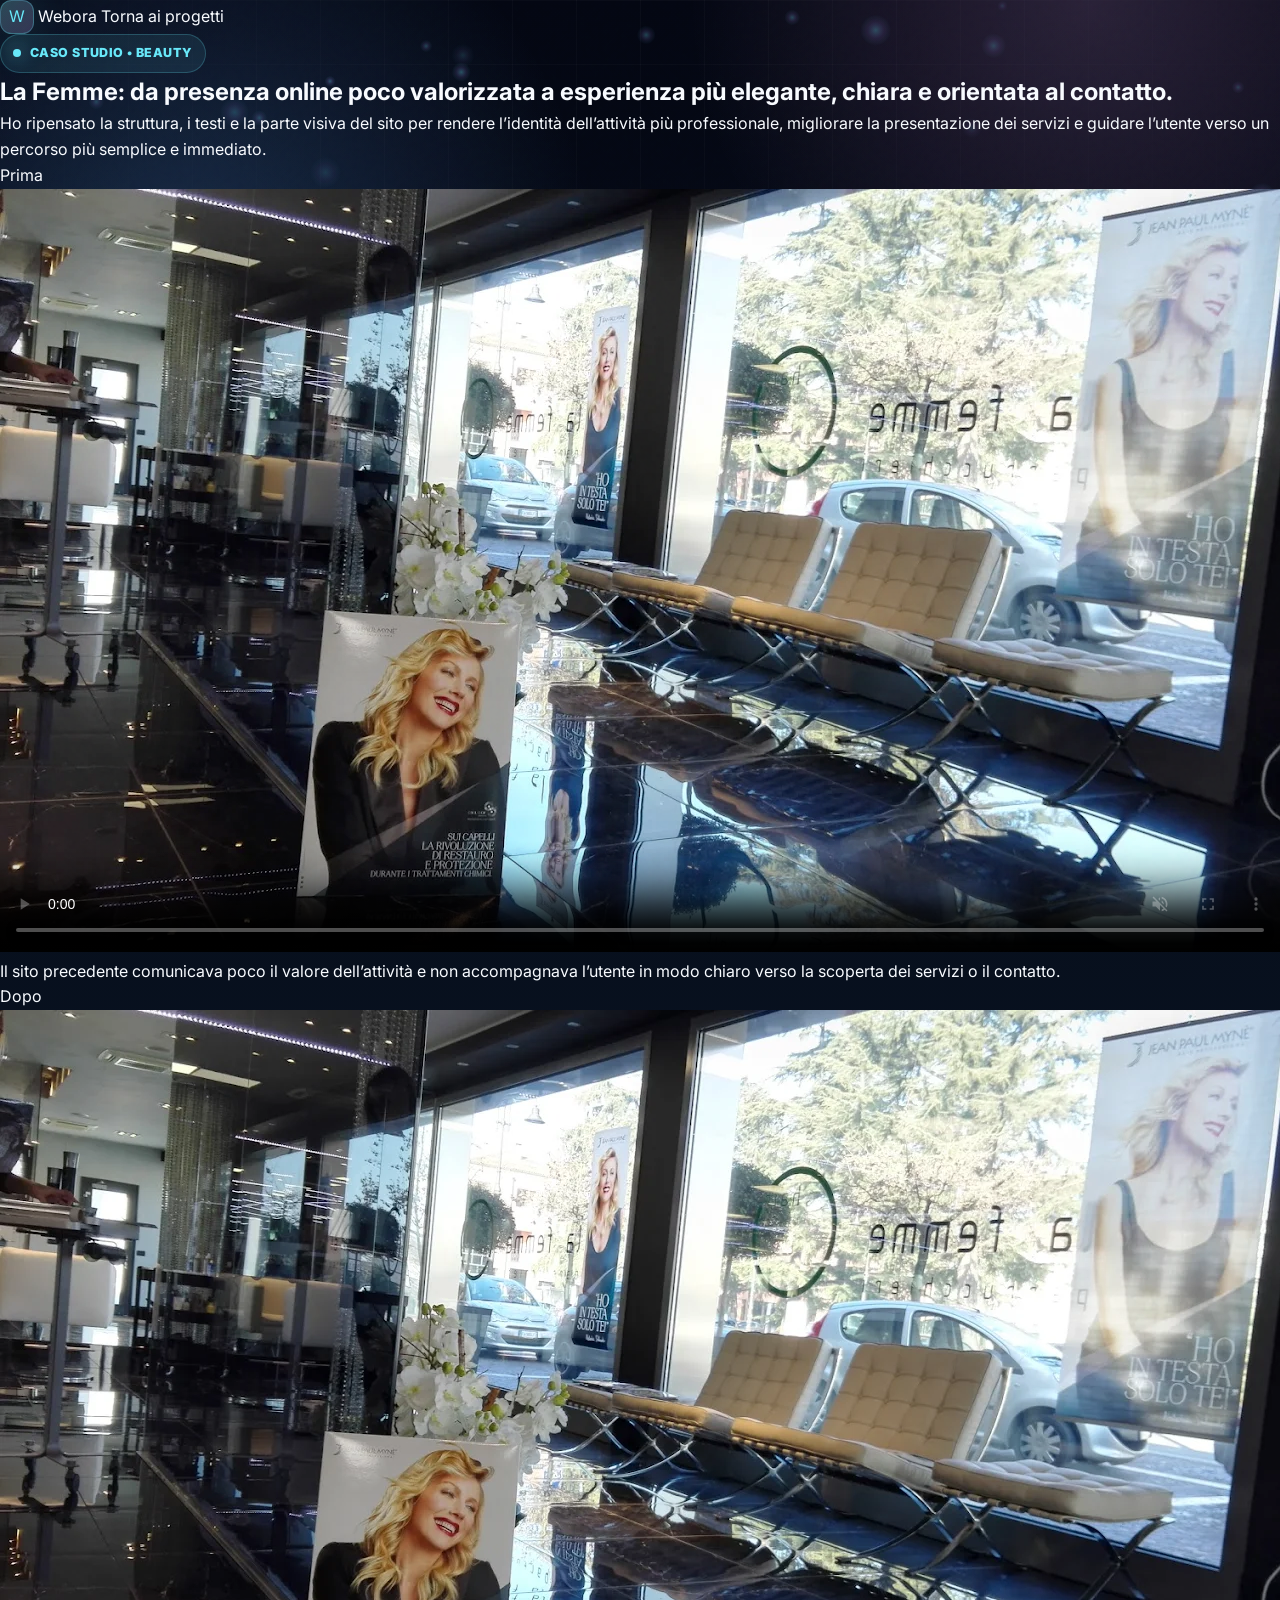
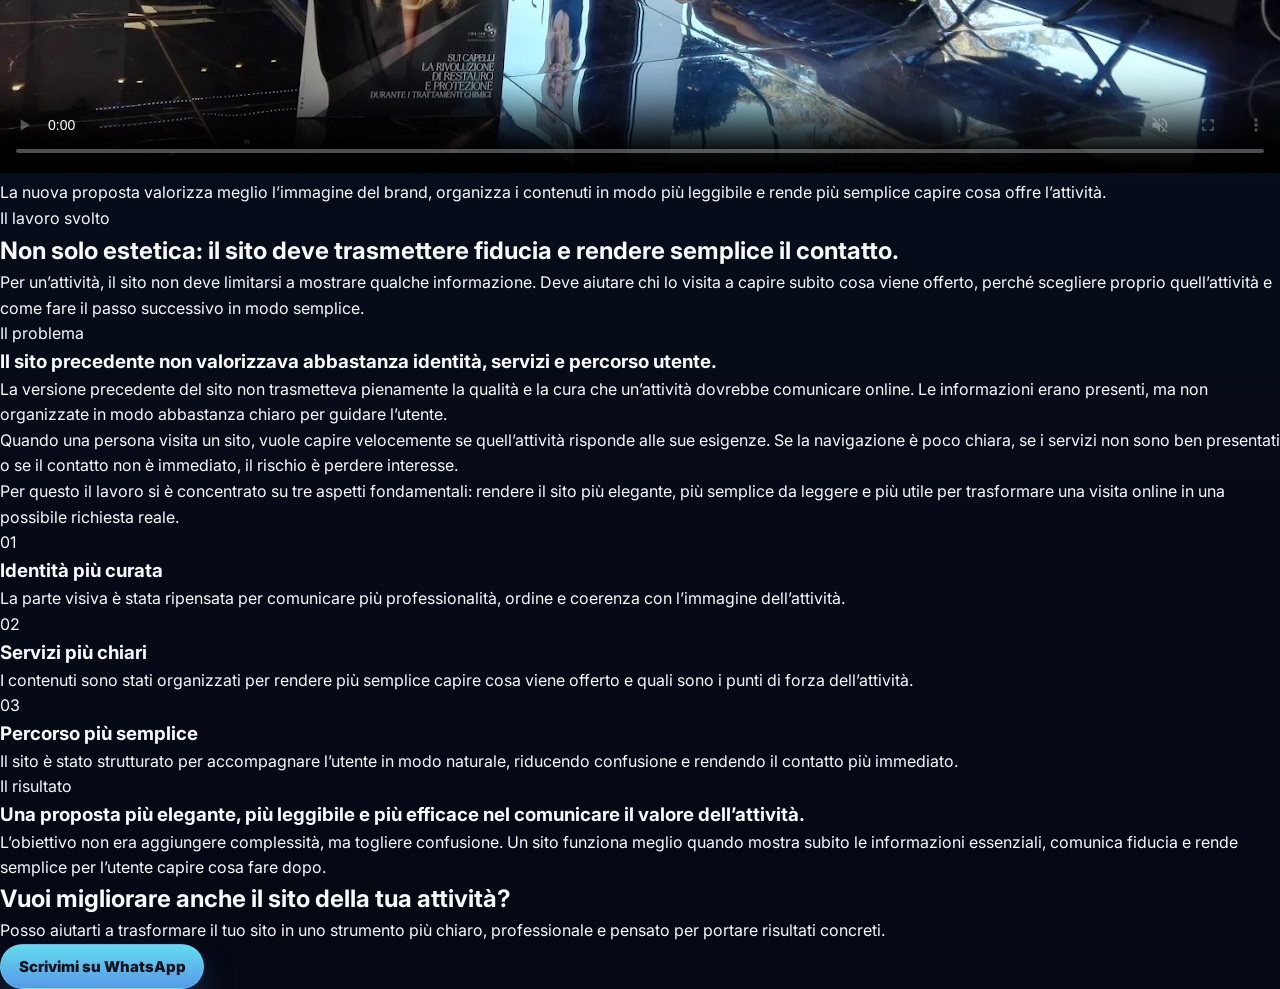
==== la-femme.html @ 1205833c "Initial Webora 3D portfolio" ====
<!DOCTYPE html>
<html lang="it">
<head>
  <meta charset="UTF-8" />
  <meta name="viewport" content="width=device-width, initial-scale=1.0" />
  <title>La Femme | Caso Studio Webora</title>
  <meta name="description" content="Caso studio Webora: restyling dimostrativo del sito La Femme, con miglioramento dell'identità visiva, della struttura, dei testi, dell'esperienza utente e del percorso verso il contatto." />
  <link rel="preconnect" href="https://fonts.googleapis.com" />
  <link rel="preconnect" href="https://fonts.gstatic.com" crossorigin />
  <link href="https://fonts.googleapis.com/css2?family=Inter:wght@400;500;600;700;800;900&display=swap" rel="stylesheet" />
  <link rel="stylesheet" href="style.css" />
</head>

<body class="case-page">
  <div class="site-noise" aria-hidden="true"></div>
  <canvas id="particle-canvas" class="particle-canvas" aria-hidden="true"></canvas>

  <header class="case-header" data-glass>
    <div class="case-header__container">
      <a href="index.html" class="case-header__logo" aria-label="Torna alla home Webora">
        <span class="site-header__mark">W</span>
        <span>Webora</span>
      </a>

      <a href="index.html#progetti" class="case-header__back">
        Torna ai progetti
      </a>
    </div>
  </header>

  <main>
    <section class="case-showcase case-showcase--lafemme">
      <div class="case-showcase__halo" aria-hidden="true"></div>
      <div class="case-showcase__container">
        <div class="case-showcase__header reveal reveal--up">
          <p class="section-kicker">Caso studio • Beauty</p>
          <h1>
            La Femme: da presenza online poco valorizzata a esperienza più elegante,
            chiara e orientata al contatto.
          </h1>

          <p>
            Ho ripensato la struttura, i testi e la parte visiva del sito per rendere
            l’identità dell’attività più professionale, migliorare la presentazione dei servizi
            e guidare l’utente verso un percorso più semplice e immediato.
          </p>
        </div>

        <div class="case-comparison__grid">
          <article class="case-media-card reveal reveal--from-left" data-tilt>
            <span class="case-media-card__label">Prima</span>

            <video
              class="case-media-card__video"
              autoplay
              muted
              loop
              playsinline
              controls
              preload="metadata"
              poster="./IMMAGINI/la-femme.png"
            >
              <source src="./videos/la-femme-prima.mp4" type="video/mp4" />
              Il tuo browser non supporta il video.
            </video>

            <p>
              Il sito precedente comunicava poco il valore dell’attività e non accompagnava
              l’utente in modo chiaro verso la scoperta dei servizi o il contatto.
            </p>
          </article>

          <article class="case-media-card case-media-card--featured reveal reveal--from-right" data-tilt>
            <span class="case-media-card__label">Dopo</span>

            <video
              class="case-media-card__video"
              autoplay
              muted
              loop
              playsinline
              controls
              preload="metadata"
              poster="./IMMAGINI/la-femme.png"
            >
              <source src="./videos/la-femme-dopo.mp4" type="video/mp4" />
              Il tuo browser non supporta il video.
            </video>

            <p>
              La nuova proposta valorizza meglio l’immagine del brand, organizza i contenuti
              in modo più leggibile e rende più semplice capire cosa offre l’attività.
            </p>
          </article>
        </div>
      </div>
    </section>

    <section class="case-story">
      <div class="case-story__container">
        <div class="case-story__header reveal reveal--up">
          <span>Il lavoro svolto</span>

          <h2>Non solo estetica: il sito deve trasmettere fiducia e rendere semplice il contatto.</h2>

          <p>
            Per un’attività, il sito non deve limitarsi a mostrare qualche informazione.
            Deve aiutare chi lo visita a capire subito cosa viene offerto, perché scegliere
            proprio quell’attività e come fare il passo successivo in modo semplice.
          </p>
        </div>

        <div class="case-story__layout">
          <article class="case-story__main reveal reveal--from-left" data-tilt>
            <span class="case-story__label">Il problema</span>

            <h3>Il sito precedente non valorizzava abbastanza identità, servizi e percorso utente.</h3>

            <p>
              La versione precedente del sito non trasmetteva pienamente la qualità e la cura
              che un’attività dovrebbe comunicare online. Le informazioni erano presenti, ma
              non organizzate in modo abbastanza chiaro per guidare l’utente.
            </p>

            <p>
              Quando una persona visita un sito, vuole capire velocemente se quell’attività
              risponde alle sue esigenze. Se la navigazione è poco chiara, se i servizi non sono
              ben presentati o se il contatto non è immediato, il rischio è perdere interesse.
            </p>

            <p>
              Per questo il lavoro si è concentrato su tre aspetti fondamentali:
              rendere il sito più elegante, più semplice da leggere e più utile per trasformare
              una visita online in una possibile richiesta reale.
            </p>
          </article>

          <div class="case-story__side">
            <article class="case-story__card reveal reveal--from-right" data-tilt>
              <span>01</span>
              <h3>Identità più curata</h3>
              <p>
                La parte visiva è stata ripensata per comunicare più professionalità,
                ordine e coerenza con l’immagine dell’attività.
              </p>
            </article>

            <article class="case-story__card reveal reveal--from-right" data-tilt>
              <span>02</span>
              <h3>Servizi più chiari</h3>
              <p>
                I contenuti sono stati organizzati per rendere più semplice capire cosa viene
                offerto e quali sono i punti di forza dell’attività.
              </p>
            </article>

            <article class="case-story__card reveal reveal--from-right" data-tilt>
              <span>03</span>
              <h3>Percorso più semplice</h3>
              <p>
                Il sito è stato strutturato per accompagnare l’utente in modo naturale,
                riducendo confusione e rendendo il contatto più immediato.
              </p>
            </article>
          </div>
        </div>

        <div class="case-story__result reveal reveal--scale" data-tilt>
          <span>Il risultato</span>

          <h3>
            Una proposta più elegante, più leggibile e più efficace nel comunicare
            il valore dell’attività.
          </h3>

          <p>
            L’obiettivo non era aggiungere complessità, ma togliere confusione.
            Un sito funziona meglio quando mostra subito le informazioni essenziali,
            comunica fiducia e rende semplice per l’utente capire cosa fare dopo.
          </p>
        </div>
      </div>
    </section>

    <section class="case-final-cta">
      <div class="case-final-cta__container reveal reveal--up">
        <h2>Vuoi migliorare anche il sito della tua attività?</h2>

        <p>
          Posso aiutarti a trasformare il tuo sito in uno strumento più chiaro,
          professionale e pensato per portare risultati concreti.
        </p>

        <a
          href="https://wa.me/393491954793?text=Ciao%20vorrei%20avere%20informazioni"
          class="button button--primary"
          target="_blank"
          rel="noopener noreferrer"
        >
          Scrivimi su WhatsApp
        </a>
      </div>
    </section>
  </main>
  <script type="module" src="script.js"></script>
</body>
</html>
---- style.css ----
/* =========================
   Webora 3D Portfolio
   HTML + CSS + JavaScript
========================= */

:root {
  color-scheme: dark;
  --bg: #040712;
  --bg-2: #08111f;
  --surface: rgba(255, 255, 255, 0.075);
  --surface-strong: rgba(255, 255, 255, 0.11);
  --surface-soft: rgba(255, 255, 255, 0.045);
  --text: #f8fbff;
  --text-soft: #d9e8ff;
  --muted: #94a8c7;
  --primary: #67e8f9;
  --primary-2: #60a5fa;
  --primary-3: #a78bfa;
  --accent: #f0abfc;
  --green: #86efac;
  --border: rgba(180, 210, 255, 0.16);
  --border-strong: rgba(103, 232, 249, 0.36);

  --container: 1180px;
  --section: clamp(4.5rem, 8vw, 8rem);
  --radius-sm: 1rem;
  --radius: 1.35rem;
  --radius-lg: 2rem;
  --radius-xl: 2.75rem;

  --shadow: 0 24px 80px rgba(0, 0, 0, 0.35);
  --shadow-soft: 0 18px 55px rgba(0, 0, 0, 0.24);
  --glow: 0 0 42px rgba(103, 232, 249, 0.18);

  --ease: cubic-bezier(0.16, 1, 0.3, 1);
  --fast: 180ms ease;
  --base: 300ms ease;
  --slow: 850ms var(--ease);
}

*,
*::before,
*::after {
  box-sizing: border-box;
}

html {
  scroll-behavior: smooth;
}

body {
  margin: 0;
  overflow-x: hidden;
  background:
    radial-gradient(circle at 15% 10%, rgba(96, 165, 250, 0.22), transparent 25rem),
    radial-gradient(circle at 85% 0%, rgba(240, 171, 252, 0.16), transparent 25rem),
    linear-gradient(180deg, var(--bg), var(--bg-2) 42%, #050713 100%);
  color: var(--text);
  font-family: Inter, -apple-system, BlinkMacSystemFont, "SF Pro Display", "Segoe UI", sans-serif;
  font-size: 1rem;
  line-height: 1.6;
  text-rendering: optimizeLegibility;
  -webkit-font-smoothing: antialiased;
}

body::before {
  content: "";
  position: fixed;
  inset: 0;
  z-index: -4;
  pointer-events: none;
  background:
    linear-gradient(rgba(255,255,255,0.026) 1px, transparent 1px),
    linear-gradient(90deg, rgba(255,255,255,0.026) 1px, transparent 1px);
  background-size: 64px 64px;
  mask-image: radial-gradient(circle at 50% 0%, black, transparent 75%);
}

img,
canvas,
svg {
  max-width: 100%;
}

a {
  color: inherit;
  text-decoration: none;
}

ul,
dl,
dt,
dd {
  margin: 0;
  padding: 0;
}

ul {
  list-style: none;
}

h1,
h2,
h3,
p {
  margin: 0;
}

::selection {
  background: rgba(103, 232, 249, 0.22);
}

.site-noise {
  position: fixed;
  inset: 0;
  z-index: 100;
  pointer-events: none;
  opacity: 0.12;
  mix-blend-mode: soft-light;
  background-image: url("data:image/svg+xml,%3Csvg viewBox='0 0 200 200' xmlns='http://www.w3.org/2000/svg'%3E%3Cfilter id='n'%3E%3CfeTurbulence type='fractalNoise' baseFrequency='.75' numOctaves='4' stitchTiles='stitch'/%3E%3C/filter%3E%3Crect width='200' height='200' filter='url(%23n)' opacity='.5'/%3E%3C/svg%3E");
}

.particle-canvas {
  position: fixed;
  inset: 0;
  z-index: -1;
  width: 100%;
  height: 100%;
  pointer-events: none;
  opacity: 0.55;
}

.section-container,
.site-header__container,
.site-footer__container {
  width: min(100% - 2rem, var(--container));
  margin-inline: auto;
}

.site-header {
  position: fixed;
  top: 0;
  left: 0;
  right: 0;
  z-index: 50;
  border-bottom: 1px solid transparent;
  background: rgba(4, 7, 18, 0.34);
  backdrop-filter: blur(20px);
  -webkit-backdrop-filter: blur(20px);
  transition: background var(--base), border-color var(--base), box-shadow var(--base);
}

.site-header.is-scrolled {
  border-color: rgba(180, 210, 255, 0.14);
  background: rgba(4, 7, 18, 0.78);
  box-shadow: 0 14px 45px rgba(0, 0, 0, 0.24);
}

.site-header__container {
  min-height: 4.8rem;
  display: flex;
  align-items: center;
  justify-content: space-between;
  gap: 1.2rem;
}

.site-header__logo {
  display: inline-flex;
  align-items: center;
  gap: 0.72rem;
  font-weight: 850;
  letter-spacing: -0.04em;
}

.site-header__mark {
  width: 2.15rem;
  height: 2.15rem;
  display: inline-grid;
  place-items: center;
  border: 1px solid rgba(103, 232, 249, 0.28);
  border-radius: 0.72rem;
  background:
    linear-gradient(135deg, rgba(103, 232, 249, 0.2), rgba(167, 139, 250, 0.16)),
    rgba(255, 255, 255, 0.08);
  color: var(--primary);
  box-shadow: var(--glow);
}

.site-header__nav {
  display: none;
}

.site-header__menu {
  display: flex;
  align-items: center;
  gap: 1.25rem;
}

.site-header__menu-link {
  position: relative;
  color: var(--muted);
  font-size: 0.92rem;
  font-weight: 650;
  transition: color var(--fast);
}

.site-header__menu-link::after {
  content: "";
  position: absolute;
  left: 0;
  right: 0;
  bottom: -0.5rem;
  height: 2px;
  border-radius: 999px;
  background: linear-gradient(90deg, var(--primary), var(--primary-3));
  transform: scaleX(0);
  transform-origin: left;
  transition: transform var(--base);
}

.site-header__menu-link:hover {
  color: var(--text);
}

.site-header__menu-link:hover::after {
  transform: scaleX(1);
}

.site-header__cta,
.button {
  display: inline-flex;
  align-items: center;
  justify-content: center;
  min-height: 2.8rem;
  padding: 0.82rem 1.1rem;
  border-radius: 999px;
  border: 1px solid rgba(103, 232, 249, 0.4);
  background:
    linear-gradient(180deg, rgba(103, 232, 249, 0.95), rgba(96, 165, 250, 0.92));
  color: #03111d;
  font-size: 0.94rem;
  font-weight: 850;
  line-height: 1;
  box-shadow: 0 18px 34px rgba(96, 165, 250, 0.24);
  transition: transform var(--fast), box-shadow var(--fast), border-color var(--fast), background var(--fast), color var(--fast);
}

.site-header__cta:hover,
.button:hover {
  transform: translateY(-2px);
  box-shadow: 0 24px 46px rgba(103, 232, 249, 0.25);
}

.button--secondary,
.button--ghost {
  border-color: rgba(180, 210, 255, 0.18);
  background: rgba(255, 255, 255, 0.07);
  color: var(--text);
  box-shadow: 0 16px 30px rgba(0, 0, 0, 0.18);
}

.button--secondary:hover,
.button--ghost:hover {
  border-color: rgba(103, 232, 249, 0.42);
  background: rgba(255, 255, 255, 0.105);
  color: var(--text);
}

.button--ghost {
  min-height: 2.55rem;
  padding-inline: 0.95rem;
  font-size: 0.88rem;
  color: var(--text-soft);
}

.hero {
  position: relative;
  min-height: 100svh;
  display: grid;
  align-items: center;
  overflow: hidden;
  padding: 7rem 0 4rem;
}

.hero__ambient {
  position: absolute;
  inset: 0;
  z-index: -2;
  background:
    radial-gradient(circle at 72% 45%, rgba(103, 232, 249, 0.22), transparent 18rem),
    radial-gradient(circle at 76% 52%, rgba(240, 171, 252, 0.18), transparent 24rem),
    linear-gradient(180deg, rgba(4, 7, 18, 0), rgba(4, 7, 18, 0.88) 95%);
}

.hero__container {
  width: min(100% - 2rem, 1260px);
  margin-inline: auto;
  display: grid;
  grid-template-columns: 1fr;
  gap: 3rem;
  align-items: center;
}

.hero__content {
  display: grid;
  justify-items: start;
  gap: 1.25rem;
  max-width: 760px;
}

.hero__eyebrow,
.section-kicker {
  display: inline-flex;
  width: fit-content;
  align-items: center;
  gap: 0.55rem;
  padding: 0.52rem 0.78rem;
  border: 1px solid rgba(103, 232, 249, 0.22);
  border-radius: 999px;
  background: rgba(103, 232, 249, 0.085);
  color: var(--primary);
  font-size: 0.78rem;
  font-weight: 850;
  letter-spacing: 0.035em;
  text-transform: uppercase;
}

.hero__eyebrow::before,
.section-kicker::before {
  content: "";
  width: 0.48rem;
  height: 0.48rem;
  border-radius: 999px;
  background: var(--primary);
  box-shadow: 0 0 18px rgba(103, 232, 249, 0.8);
}

.hero__title {
  max-width: 840px;
  color: var(--text);
  font-size: clamp(2.65rem, 6.8vw, 6.2rem);
  font-weight: 900;
  line-height: 0.9;
  letter-spacing: -0.08em;
}

.hero__title span,
.section-header strong,
.process h2 strong {
  display: inline-block;
  color: transparent;
  background: linear-gradient(100deg, var(--primary), var(--primary-2), var(--accent));
  -webkit-background-clip: text;
  background-clip: text;
}

.hero__lead {
  max-width: 700px;
  color: var(--text-soft);
  font-size: clamp(1rem, 1.45vw, 1.1rem);
  line-height: 1.78;
}

.hero__lead--secondary {
  color: var(--muted);
}

.hero__lead strong {
  color: var(--text);
  font-weight: 850;
}

.hero__actions,
.final-cta__actions,
.project-card__actions {
  display: flex;
  flex-wrap: wrap;
  gap: 0.85rem;
  align-items: center;
}

.hero__actions {
  margin-top: 0.45rem;
}

.hero__stats {
  display: grid;
  grid-template-columns: repeat(3, minmax(0, 1fr));
  gap: 0.75rem;
  width: min(100%, 660px);
  margin-top: 0.85rem;
}

.hero__stats div {
  padding: 1rem;
  border: 1px solid var(--border);
  border-radius: var(--radius-sm);
  background: rgba(255, 255, 255, 0.055);
  box-shadow: inset 0 1px 0 rgba(255, 255, 255, 0.06);
}

.hero__stats dt {
  color: var(--text);
  font-size: 1.15rem;
  font-weight: 900;
  letter-spacing: -0.04em;
}

.hero__stats dd {
  color: var(--muted);
  font-size: 0.84rem;
  font-weight: 650;
}

.hero__visual {
  min-height: 30rem;
  display: grid;
  place-items: center;
  perspective: 1100px;
}

.webora-scene-shell {
  position: relative;
  width: min(100%, 37rem);
  aspect-ratio: 1 / 1;
  border: 1px solid rgba(180, 210, 255, 0.18);
  border-radius: 3rem;
  background:
    radial-gradient(circle at 50% 45%, rgba(103, 232, 249, 0.16), transparent 12rem),
    radial-gradient(circle at 50% 75%, rgba(167, 139, 250, 0.18), transparent 18rem),
    linear-gradient(145deg, rgba(255, 255, 255, 0.105), rgba(255, 255, 255, 0.035));
  box-shadow:
    0 40px 110px rgba(0, 0, 0, 0.38),
    inset 0 1px 0 rgba(255, 255, 255, 0.12);
  overflow: hidden;
  transform-style: preserve-3d;
  transition: transform var(--base), border-color var(--base);
}

.webora-scene-shell::before {
  content: "";
  position: absolute;
  inset: 1px;
  border-radius: calc(3rem - 1px);
  background:
    linear-gradient(120deg, transparent 0 26%, rgba(255, 255, 255, 0.12) 42%, transparent 58%),
    radial-gradient(circle at 20% 20%, rgba(255, 255, 255, 0.09), transparent 15rem);
  pointer-events: none;
}

.webora-scene-shell:hover {
  border-color: rgba(103, 232, 249, 0.35);
}

.webora-scene {
  position: absolute;
  inset: 0;
  width: 100%;
  height: 100%;
}

.flower-fallback {
  position: absolute;
  inset: 50% auto auto 50%;
  width: 14rem;
  height: 14rem;
  transform: translate(-50%, -50%);
  opacity: 0.8;
}

.flower-fallback span {
  position: absolute;
  left: 50%;
  top: 50%;
  width: 4.4rem;
  height: 8rem;
  margin: -6rem 0 0 -2.2rem;
  border-radius: 100% 100% 70% 70%;
  background: linear-gradient(180deg, rgba(240, 171, 252, 0.92), rgba(103, 232, 249, 0.72));
  transform-origin: 50% 6rem;
  filter: drop-shadow(0 0 24px rgba(103, 232, 249, 0.24));
}

.flower-fallback span:nth-child(1) { transform: rotate(0deg); }
.flower-fallback span:nth-child(2) { transform: rotate(60deg); }
.flower-fallback span:nth-child(3) { transform: rotate(120deg); }
.flower-fallback span:nth-child(4) { transform: rotate(180deg); }
.flower-fallback span:nth-child(5) { transform: rotate(240deg); }
.flower-fallback span:nth-child(6) { transform: rotate(300deg); }

.scene-badge {
  position: absolute;
  z-index: 2;
  display: grid;
  gap: 0.2rem;
  max-width: 15rem;
  padding: 0.9rem 1rem;
  border: 1px solid rgba(180, 210, 255, 0.18);
  border-radius: 1rem;
  background: rgba(5, 12, 25, 0.72);
  backdrop-filter: blur(18px);
  -webkit-backdrop-filter: blur(18px);
  box-shadow: 0 22px 50px rgba(0, 0, 0, 0.28);
}

.scene-badge span {
  color: var(--primary);
  font-size: 0.72rem;
  font-weight: 850;
  text-transform: uppercase;
  letter-spacing: 0.05em;
}

.scene-badge strong {
  color: var(--text);
  font-size: 0.94rem;
  line-height: 1.25;
}

.scene-badge--top {
  top: 1.2rem;
  left: 1.2rem;
  animation: floatA 5s ease-in-out infinite;
}

.scene-badge--bottom {
  right: 1.2rem;
  bottom: 1.2rem;
  animation: floatB 6s ease-in-out infinite;
}

.scene-orbit {
  position: absolute;
  inset: 13%;
  border: 1px solid rgba(103, 232, 249, 0.18);
  border-radius: 50%;
  transform: rotateX(64deg) rotateZ(20deg);
  pointer-events: none;
}

.scene-orbit--two {
  inset: 22%;
  border-color: rgba(240, 171, 252, 0.16);
  transform: rotateX(58deg) rotateZ(-30deg);
}

.scroll-cue {
  position: absolute;
  left: 50%;
  bottom: 1.7rem;
  display: none;
  width: 2.2rem;
  height: 3.5rem;
  border: 1px solid rgba(180, 210, 255, 0.2);
  border-radius: 999px;
  transform: translateX(-50%);
}

.scroll-cue span {
  position: absolute;
  left: 50%;
  top: 0.7rem;
  width: 0.36rem;
  height: 0.36rem;
  border-radius: 999px;
  background: var(--primary);
  transform: translateX(-50%);
  animation: scrollCue 1.8s ease-in-out infinite;
}

.section-panel {
  position: relative;
  border-block: 1px solid rgba(180, 210, 255, 0.1);
  background:
    radial-gradient(circle at 18% 10%, rgba(96, 165, 250, 0.12), transparent 21rem),
    linear-gradient(180deg, rgba(255, 255, 255, 0.04), rgba(255, 255, 255, 0.02));
}

.problems,
.services,
.projects,
.process,
.about,
.final-cta {
  padding-block: var(--section);
}

.section-header {
  display: grid;
  gap: 1rem;
  max-width: 820px;
  margin-bottom: 2.7rem;
}

.section-header--center {
  margin-inline: auto;
  text-align: center;
  justify-items: center;
}

.section-header h2,
.final-cta h2,
.about__content h2 {
  color: var(--text);
  font-size: clamp(2.15rem, 5.8vw, 4.4rem);
  font-weight: 900;
  line-height: 0.98;
  letter-spacing: -0.065em;
}

.section-header p,
.final-cta p,
.about__content p {
  color: var(--muted);
  font-size: clamp(0.98rem, 1.35vw, 1.1rem);
  line-height: 1.78;
}

.cards-grid,
.projects__grid {
  display: grid;
  gap: 1rem;
}

.glass-card,
.service-card,
.project-card,
.process__step,
.about__item,
.final-cta__container {
  position: relative;
  border: 1px solid var(--border);
  border-radius: var(--radius);
  background:
    linear-gradient(145deg, rgba(255, 255, 255, 0.09), rgba(255, 255, 255, 0.042));
  box-shadow: var(--shadow-soft);
  transform-style: preserve-3d;
  transition: transform var(--base), border-color var(--base), background var(--base), box-shadow var(--base);
}

.glass-card::before,
.service-card::before,
.project-card::before,
.process__step::before,
.about__item::before,
.final-cta__container::before {
  content: "";
  position: absolute;
  inset: 0;
  z-index: 0;
  border-radius: inherit;
  background:
    radial-gradient(circle at var(--mx, 50%) var(--my, 0%), rgba(103, 232, 249, 0.18), transparent 12rem),
    linear-gradient(120deg, rgba(255, 255, 255, 0.09), transparent 35%);
  opacity: 0;
  transition: opacity var(--base);
  pointer-events: none;
}

.glass-card:hover,
.service-card:hover,
.project-card:hover,
.process__step:hover,
.about__item:hover,
.final-cta__container:hover {
  border-color: rgba(103, 232, 249, 0.34);
  background:
    linear-gradient(145deg, rgba(255, 255, 255, 0.115), rgba(255, 255, 255, 0.055));
  box-shadow: 0 30px 90px rgba(0, 0, 0, 0.36), var(--glow);
}

.glass-card:hover::before,
.service-card:hover::before,
.project-card:hover::before,
.process__step:hover::before,
.about__item:hover::before,
.final-cta__container:hover::before {
  opacity: 1;
}

.problem-card {
  display: grid;
  gap: 1rem;
  min-height: 21rem;
  padding: 1.45rem;
  overflow: hidden;
}

.card-number {
  position: relative;
  z-index: 1;
  display: inline-grid;
  place-items: center;
  width: 3rem;
  height: 3rem;
  border: 1px solid rgba(103, 232, 249, 0.24);
  border-radius: 999px;
  background: rgba(103, 232, 249, 0.08);
  color: var(--primary);
  font-size: 0.9rem;
  font-weight: 900;
}

.problem-card h3,
.service-card h3,
.project-card h3,
.process__step h3,
.about__item h3 {
  position: relative;
  z-index: 1;
  color: var(--text);
  font-size: 1.23rem;
  font-weight: 850;
  line-height: 1.15;
  letter-spacing: -0.035em;
}

.problem-card p,
.service-card p,
.project-card p,
.process__step p,
.about__item p {
  position: relative;
  z-index: 1;
  color: var(--muted);
  line-height: 1.7;
}

.problem-card strong,
.project-card strong,
.about__content strong {
  color: var(--text);
}

.services__layout {
  display: grid;
  gap: 1rem;
}

.services__side {
  display: grid;
  gap: 1rem;
}

.service-card {
  display: grid;
  gap: 1.15rem;
  padding: 1.35rem;
  overflow: hidden;
}

.service-card--featured {
  min-height: 33rem;
  padding: 1.65rem;
  background:
    radial-gradient(circle at 85% 18%, rgba(103, 232, 249, 0.16), transparent 18rem),
    linear-gradient(145deg, rgba(255, 255, 255, 0.12), rgba(255, 255, 255, 0.045));
}

.service-card__label,
.project-card__tag {
  position: relative;
  z-index: 1;
  display: inline-flex;
  width: fit-content;
  padding: 0.45rem 0.68rem;
  border-radius: 999px;
  border: 1px solid rgba(103, 232, 249, 0.22);
  background: rgba(103, 232, 249, 0.08);
  color: var(--primary);
  font-size: 0.74rem;
  font-weight: 850;
  text-transform: uppercase;
  letter-spacing: 0.045em;
}

.service-card__content {
  position: relative;
  z-index: 1;
  display: grid;
  gap: 1rem;
}

.service-card--featured h3 {
  font-size: clamp(1.75rem, 4vw, 3.1rem);
}

.check-list {
  position: relative;
  z-index: 1;
  display: grid;
  gap: 0.7rem;
}

.check-list li {
  display: flex;
  align-items: flex-start;
  gap: 0.7rem;
  color: var(--text-soft);
  font-weight: 650;
}

.check-list li::before {
  content: "✓";
  display: inline-grid;
  place-items: center;
  flex: 0 0 1.45rem;
  width: 1.45rem;
  height: 1.45rem;
  border-radius: 999px;
  background: rgba(134, 239, 172, 0.11);
  color: var(--green);
  font-size: 0.8rem;
  font-weight: 900;
}

.projects__grid {
  grid-template-columns: 1fr;
}

.project-card {
  display: flex;
  flex-direction: column;
  gap: 1rem;
  padding: 0.85rem;
  overflow: hidden;
}

.project-card__media {
  position: relative;
  z-index: 1;
  display: block;
  width: 100%;
  aspect-ratio: 16 / 10;
  overflow: hidden;
  border: 1px solid rgba(180, 210, 255, 0.16);
  border-radius: calc(var(--radius) - 0.35rem);
  background: rgba(255, 255, 255, 0.05);
  transform: translateZ(22px);
}

.project-card__media::after {
  content: "";
  position: absolute;
  inset: 0;
  background: linear-gradient(180deg, transparent 42%, rgba(4, 7, 18, 0.38));
}

.project-card__image {
  display: block;
  width: 100%;
  height: 100%;
  object-fit: cover;
  object-position: center top;
  transition: transform 600ms var(--ease), filter 600ms var(--ease);
}

.project-card:hover .project-card__image {
  transform: scale(1.06);
  filter: saturate(1.08) contrast(1.04);
}

.project-card__body {
  position: relative;
  z-index: 1;
  display: grid;
  gap: 0.8rem;
  padding: 0.35rem 0.25rem 0;
}

.project-card h3 {
  font-size: 1.5rem;
}

.project-card p span {
  color: var(--text);
  text-decoration: underline;
  text-decoration-color: rgba(103, 232, 249, 0.55);
  text-underline-offset: 4px;
}

.tech-line {
  color: var(--primary) !important;
  font-size: 0.88rem;
  font-weight: 750;
}

.project-card__actions {
  position: relative;
  z-index: 1;
  padding: 0 0.25rem 0.35rem;
}

.process__timeline {
  position: relative;
  display: grid;
  gap: 1rem;
}

.process__timeline::before {
  content: "";
  position: absolute;
  inset: 1.55rem auto 1.55rem 1.55rem;
  width: 1px;
  background: linear-gradient(180deg, transparent, rgba(103, 232, 249, 0.38), transparent);
}

.process__step {
  display: grid;
  grid-template-columns: auto minmax(0, 1fr);
  gap: 1rem;
  min-height: 10rem;
  padding: 1.2rem;
  overflow: hidden;
}

.process__number,
.about__item > span {
  position: relative;
  z-index: 1;
  display: inline-grid;
  place-items: center;
  width: 3.1rem;
  height: 3.1rem;
  border: 1px solid rgba(103, 232, 249, 0.26);
  border-radius: 999px;
  background:
    linear-gradient(180deg, rgba(103, 232, 249, 0.13), rgba(96, 165, 250, 0.08));
  color: var(--primary);
  font-weight: 900;
  box-shadow: var(--glow);
}

.process__step div {
  position: relative;
  z-index: 1;
  display: grid;
  gap: 0.55rem;
}

.about__container {
  display: grid;
  gap: 1.2rem;
  align-items: start;
}

.about__content {
  display: grid;
  gap: 1rem;
}

.about__list {
  display: grid;
  gap: 1rem;
}

.about__item {
  display: grid;
  grid-template-columns: auto minmax(0, 1fr);
  gap: 1rem;
  padding: 1.2rem;
  overflow: hidden;
}

.about__item div {
  position: relative;
  z-index: 1;
  display: grid;
  gap: 0.45rem;
}

.final-cta {
  position: relative;
  overflow: hidden;
}

.final-cta::before {
  content: "";
  position: absolute;
  inset: auto 50% -18rem auto;
  width: 40rem;
  height: 40rem;
  border-radius: 999px;
  background: rgba(103, 232, 249, 0.14);
  filter: blur(90px);
  transform: translateX(50%);
  pointer-events: none;
}

.final-cta__container {
  display: grid;
  justify-items: center;
  gap: 1.2rem;
  max-width: 960px;
  padding: clamp(2rem, 5vw, 4rem);
  border-radius: var(--radius-xl);
  text-align: center;
  overflow: hidden;
}

.final-cta h2 {
  max-width: 850px;
}

.final-cta p {
  max-width: 660px;
}

.site-footer {
  border-top: 1px solid rgba(180, 210, 255, 0.11);
  background: rgba(4, 7, 18, 0.78);
}

.site-footer__container {
  display: grid;
  gap: 2rem;
  padding-block: 2.8rem;
}

.site-footer__brand {
  display: grid;
  gap: 0.9rem;
  color: var(--muted);
}

.site-footer__nav {
  display: grid;
  gap: 1.5rem;
}

.site-footer__nav div {
  display: grid;
  gap: 0.6rem;
}

.site-footer__heading {
  color: var(--text);
  font-size: 0.75rem;
  font-weight: 850;
  letter-spacing: 0.08em;
}

.site-footer__nav a {
  width: fit-content;
  color: var(--muted);
  font-weight: 650;
  transition: color var(--fast);
}

.site-footer__nav a:hover {
  color: var(--primary);
}

.site-footer__copyright {
  color: var(--muted);
  font-size: 0.88rem;
}

.reveal {
  opacity: 0;
  transition: opacity var(--slow), transform var(--slow), filter var(--slow), clip-path var(--slow);
  will-change: opacity, transform, filter;
}

.reveal--fade { filter: blur(8px); }
.reveal--up { transform: translateY(34px) scale(0.98); filter: blur(8px); }
.reveal--from-left { transform: translateX(-42px) scale(0.98); filter: blur(8px); }
.reveal--from-right { transform: translateX(42px) scale(0.98); filter: blur(8px); }
.reveal--scale { transform: translateY(30px) scale(0.94); filter: blur(10px); }

.reveal.is-visible {
  opacity: 1;
  transform: translate(0, 0) scale(1);
  filter: blur(0);
}

.cards-grid > *:nth-child(2),
.projects__grid > *:nth-child(2),
.process__timeline > *:nth-child(2),
.about__list > *:nth-child(2) { transition-delay: 120ms; }

.cards-grid > *:nth-child(3),
.projects__grid > *:nth-child(3),
.process__timeline > *:nth-child(3),
.about__list > *:nth-child(3) { transition-delay: 220ms; }

.process__timeline > *:nth-child(4) { transition-delay: 320ms; }

@keyframes floatA {
  0%, 100% { transform: translate3d(0, 0, 24px); }
  50% { transform: translate3d(0, -10px, 36px); }
}

@keyframes floatB {
  0%, 100% { transform: translate3d(0, 0, 32px); }
  50% { transform: translate3d(0, 10px, 44px); }
}

@keyframes scrollCue {
  0% { opacity: 0; transform: translate(-50%, 0); }
  25% { opacity: 1; }
  100% { opacity: 0; transform: translate(-50%, 1.5rem); }
}

@media (min-width: 760px) {
  .site-header__nav {
    display: block;
  }

  .scroll-cue {
    display: block;
  }

  .cards-grid--three,
  .projects__grid {
    grid-template-columns: repeat(3, minmax(0, 1fr));
  }

  .site-footer__container {
    grid-template-columns: 1fr auto;
    align-items: start;
  }

  .site-footer__nav {
    grid-template-columns: repeat(2, minmax(8rem, 1fr));
  }

  .site-footer__copyright {
    grid-column: 1 / -1;
  }
}

@media (min-width: 980px) {
  .hero__container {
    grid-template-columns: minmax(0, 0.95fr) minmax(27rem, 0.85fr);
  }

  .hero__visual {
    min-height: 40rem;
  }

  .services__layout {
    grid-template-columns: minmax(0, 1.08fr) minmax(20rem, 0.75fr);
    align-items: stretch;
  }

  .services__side {
    grid-template-rows: repeat(2, minmax(0, 1fr));
  }

  .process__timeline {
    grid-template-columns: repeat(4, minmax(0, 1fr));
  }

  .process__timeline::before {
    inset: 1.55rem 8% auto 8%;
    width: auto;
    height: 1px;
    background: linear-gradient(90deg, transparent, rgba(103, 232, 249, 0.38), transparent);
  }

  .process__step {
    grid-template-columns: 1fr;
    min-height: 19rem;
  }

  .about__container {
    grid-template-columns: minmax(0, 0.85fr) minmax(22rem, 0.9fr);
    gap: 3rem;
  }
}

@media (max-width: 759px) {
  :root {
    --section: 4.5rem;
  }

  .site-header__container {
    min-height: 4.35rem;
  }

  .site-header__logo {
    gap: 0.55rem;
  }

  .site-header__cta {
    min-height: 2.45rem;
    padding: 0.7rem 0.86rem;
    font-size: 0.86rem;
  }

  .hero {
    min-height: auto;
    padding-top: 6.5rem;
  }

  .hero__title {
    font-size: clamp(2.55rem, 14vw, 4.1rem);
    line-height: 0.95;
  }

  .hero__actions,
  .final-cta__actions,
  .project-card__actions {
    width: 100%;
  }

  .button {
    width: 100%;
  }

  .hero__stats {
    grid-template-columns: 1fr;
  }

  .hero__visual {
    min-height: 23rem;
  }

  .webora-scene-shell {
    border-radius: 2rem;
  }

  .scene-badge {
    display: none;
  }

  .section-header,
  .section-header--center {
    text-align: left;
    justify-items: start;
  }

  .problem-card {
    min-height: auto;
  }

  .project-card__actions .button {
    width: auto;
    flex: 1 1 10rem;
  }

  .final-cta__container {
    text-align: left;
    justify-items: start;
    border-radius: 1.55rem;
  }
}

@media (prefers-reduced-motion: reduce) {
  html {
    scroll-behavior: auto;
  }

  *,
  *::before,
  *::after {
    animation-duration: 1ms !important;
    animation-iteration-count: 1 !important;
    transition-duration: 1ms !important;
    scroll-behavior: auto !important;
  }

  .reveal {
    opacity: 1 !important;
    transform: none !important;
    filter: none !important;
  }
}
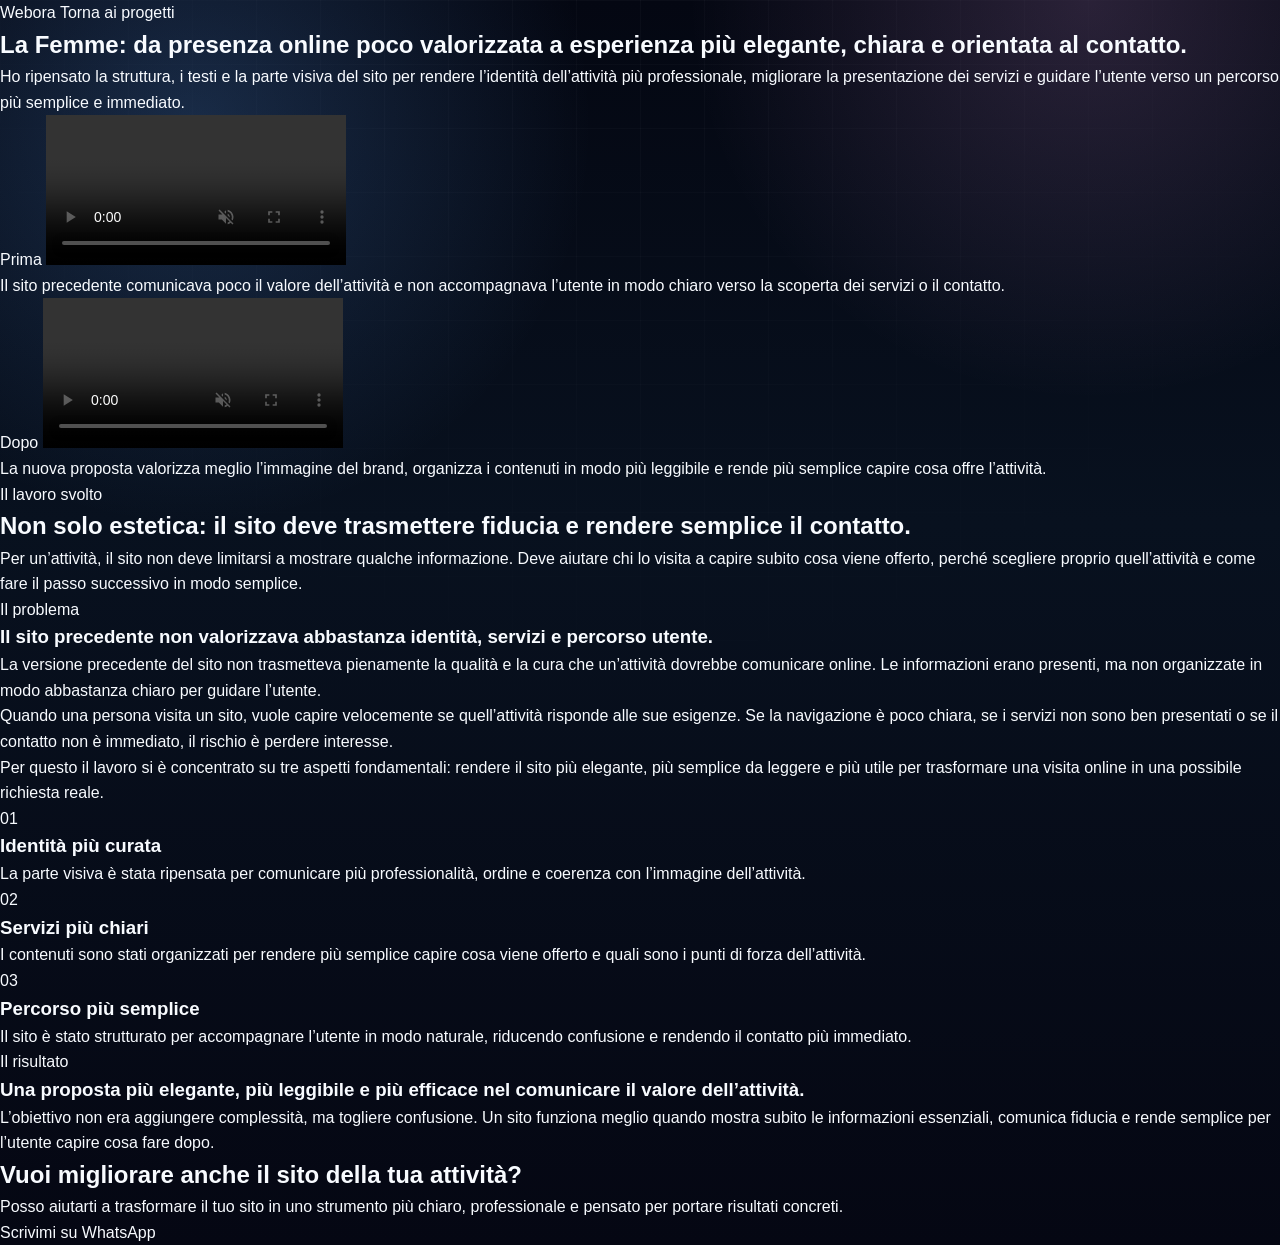
==== commit 1ad33e69: "v2" ====
--- a/la-femme.html
+++ b/la-femme.html
@@ -1,26 +1,23 @@
 <!DOCTYPE html>
 <html lang="it">
 <head>
-  <meta charset="UTF-8" />
-  <meta name="viewport" content="width=device-width, initial-scale=1.0" />
+  <meta charset="UTF-8">
+  <meta name="viewport" content="width=device-width, initial-scale=1.0">
+
   <title>La Femme | Caso Studio Webora</title>
-  <meta name="description" content="Caso studio Webora: restyling dimostrativo del sito La Femme, con miglioramento dell'identità visiva, della struttura, dei testi, dell'esperienza utente e del percorso verso il contatto." />
-  <link rel="preconnect" href="https://fonts.googleapis.com" />
-  <link rel="preconnect" href="https://fonts.gstatic.com" crossorigin />
-  <link href="https://fonts.googleapis.com/css2?family=Inter:wght@400;500;600;700;800;900&display=swap" rel="stylesheet" />
-  <link rel="stylesheet" href="style.css" />
+
+  <meta
+    name="description"
+    content="Caso studio Webora: restyling dimostrativo del sito La Femme, con miglioramento dell'identità visiva, della struttura, dei testi, dell'esperienza utente e del percorso verso il contatto."
+  >
+
+  <link rel="stylesheet" href="style.css">
 </head>
 
-<body class="case-page">
-  <div class="site-noise" aria-hidden="true"></div>
-  <canvas id="particle-canvas" class="particle-canvas" aria-hidden="true"></canvas>
-
-  <header class="case-header" data-glass>
+<body>
+  <header class="case-header">
     <div class="case-header__container">
-      <a href="index.html" class="case-header__logo" aria-label="Torna alla home Webora">
-        <span class="site-header__mark">W</span>
-        <span>Webora</span>
-      </a>
+      <a href="index.html" class="case-header__logo">Webora</a>
 
       <a href="index.html#progetti" class="case-header__back">
         Torna ai progetti
@@ -29,11 +26,10 @@
   </header>
 
   <main>
-    <section class="case-showcase case-showcase--lafemme">
-      <div class="case-showcase__halo" aria-hidden="true"></div>
+    <!-- INTRO + PRIMA / DOPO -->
+    <section class="case-showcase">
       <div class="case-showcase__container">
-        <div class="case-showcase__header reveal reveal--up">
-          <p class="section-kicker">Caso studio • Beauty</p>
+        <div class="case-showcase__header">
           <h1>
             La Femme: da presenza online poco valorizzata a esperienza più elegante,
             chiara e orientata al contatto.
@@ -47,7 +43,7 @@
         </div>
 
         <div class="case-comparison__grid">
-          <article class="case-media-card reveal reveal--from-left" data-tilt>
+          <article class="case-media-card">
             <span class="case-media-card__label">Prima</span>
 
             <video
@@ -57,10 +53,8 @@
               loop
               playsinline
               controls
-              preload="metadata"
-              poster="./IMMAGINI/la-femme.png"
             >
-              <source src="./videos/la-femme-prima.mp4" type="video/mp4" />
+              <source src="videos/la-femme-prima.mp4" type="video/mp4">
               Il tuo browser non supporta il video.
             </video>
 
@@ -70,7 +64,7 @@
             </p>
           </article>
 
-          <article class="case-media-card case-media-card--featured reveal reveal--from-right" data-tilt>
+          <article class="case-media-card case-media-card--featured">
             <span class="case-media-card__label">Dopo</span>
 
             <video
@@ -80,10 +74,8 @@
               loop
               playsinline
               controls
-              preload="metadata"
-              poster="./IMMAGINI/la-femme.png"
             >
-              <source src="./videos/la-femme-dopo.mp4" type="video/mp4" />
+              <source src="videos/la-femme-dopo.mp4" type="video/mp4">
               Il tuo browser non supporta il video.
             </video>
 
@@ -96,9 +88,10 @@
       </div>
     </section>
 
+    <!-- RACCONTO DEL PROGETTO -->
     <section class="case-story">
       <div class="case-story__container">
-        <div class="case-story__header reveal reveal--up">
+        <div class="case-story__header">
           <span>Il lavoro svolto</span>
 
           <h2>Non solo estetica: il sito deve trasmettere fiducia e rendere semplice il contatto.</h2>
@@ -111,7 +104,7 @@
         </div>
 
         <div class="case-story__layout">
-          <article class="case-story__main reveal reveal--from-left" data-tilt>
+          <article class="case-story__main">
             <span class="case-story__label">Il problema</span>
 
             <h3>Il sito precedente non valorizzava abbastanza identità, servizi e percorso utente.</h3>
@@ -136,7 +129,7 @@
           </article>
 
           <div class="case-story__side">
-            <article class="case-story__card reveal reveal--from-right" data-tilt>
+            <article class="case-story__card">
               <span>01</span>
               <h3>Identità più curata</h3>
               <p>
@@ -145,7 +138,7 @@
               </p>
             </article>
 
-            <article class="case-story__card reveal reveal--from-right" data-tilt>
+            <article class="case-story__card">
               <span>02</span>
               <h3>Servizi più chiari</h3>
               <p>
@@ -154,7 +147,7 @@
               </p>
             </article>
 
-            <article class="case-story__card reveal reveal--from-right" data-tilt>
+            <article class="case-story__card">
               <span>03</span>
               <h3>Percorso più semplice</h3>
               <p>
@@ -165,7 +158,7 @@
           </div>
         </div>
 
-        <div class="case-story__result reveal reveal--scale" data-tilt>
+        <div class="case-story__result">
           <span>Il risultato</span>
 
           <h3>
@@ -182,8 +175,9 @@
       </div>
     </section>
 
+    <!-- CTA FINALE -->
     <section class="case-final-cta">
-      <div class="case-final-cta__container reveal reveal--up">
+      <div class="case-final-cta__container">
         <h2>Vuoi migliorare anche il sito della tua attività?</h2>
 
         <p>
@@ -193,7 +187,7 @@
 
         <a
           href="https://wa.me/393491954793?text=Ciao%20vorrei%20avere%20informazioni"
-          class="button button--primary"
+          class="case-button"
           target="_blank"
           rel="noopener noreferrer"
         >
@@ -202,6 +196,5 @@
       </div>
     </section>
   </main>
-  <script type="module" src="script.js"></script>
 </body>
 </html>
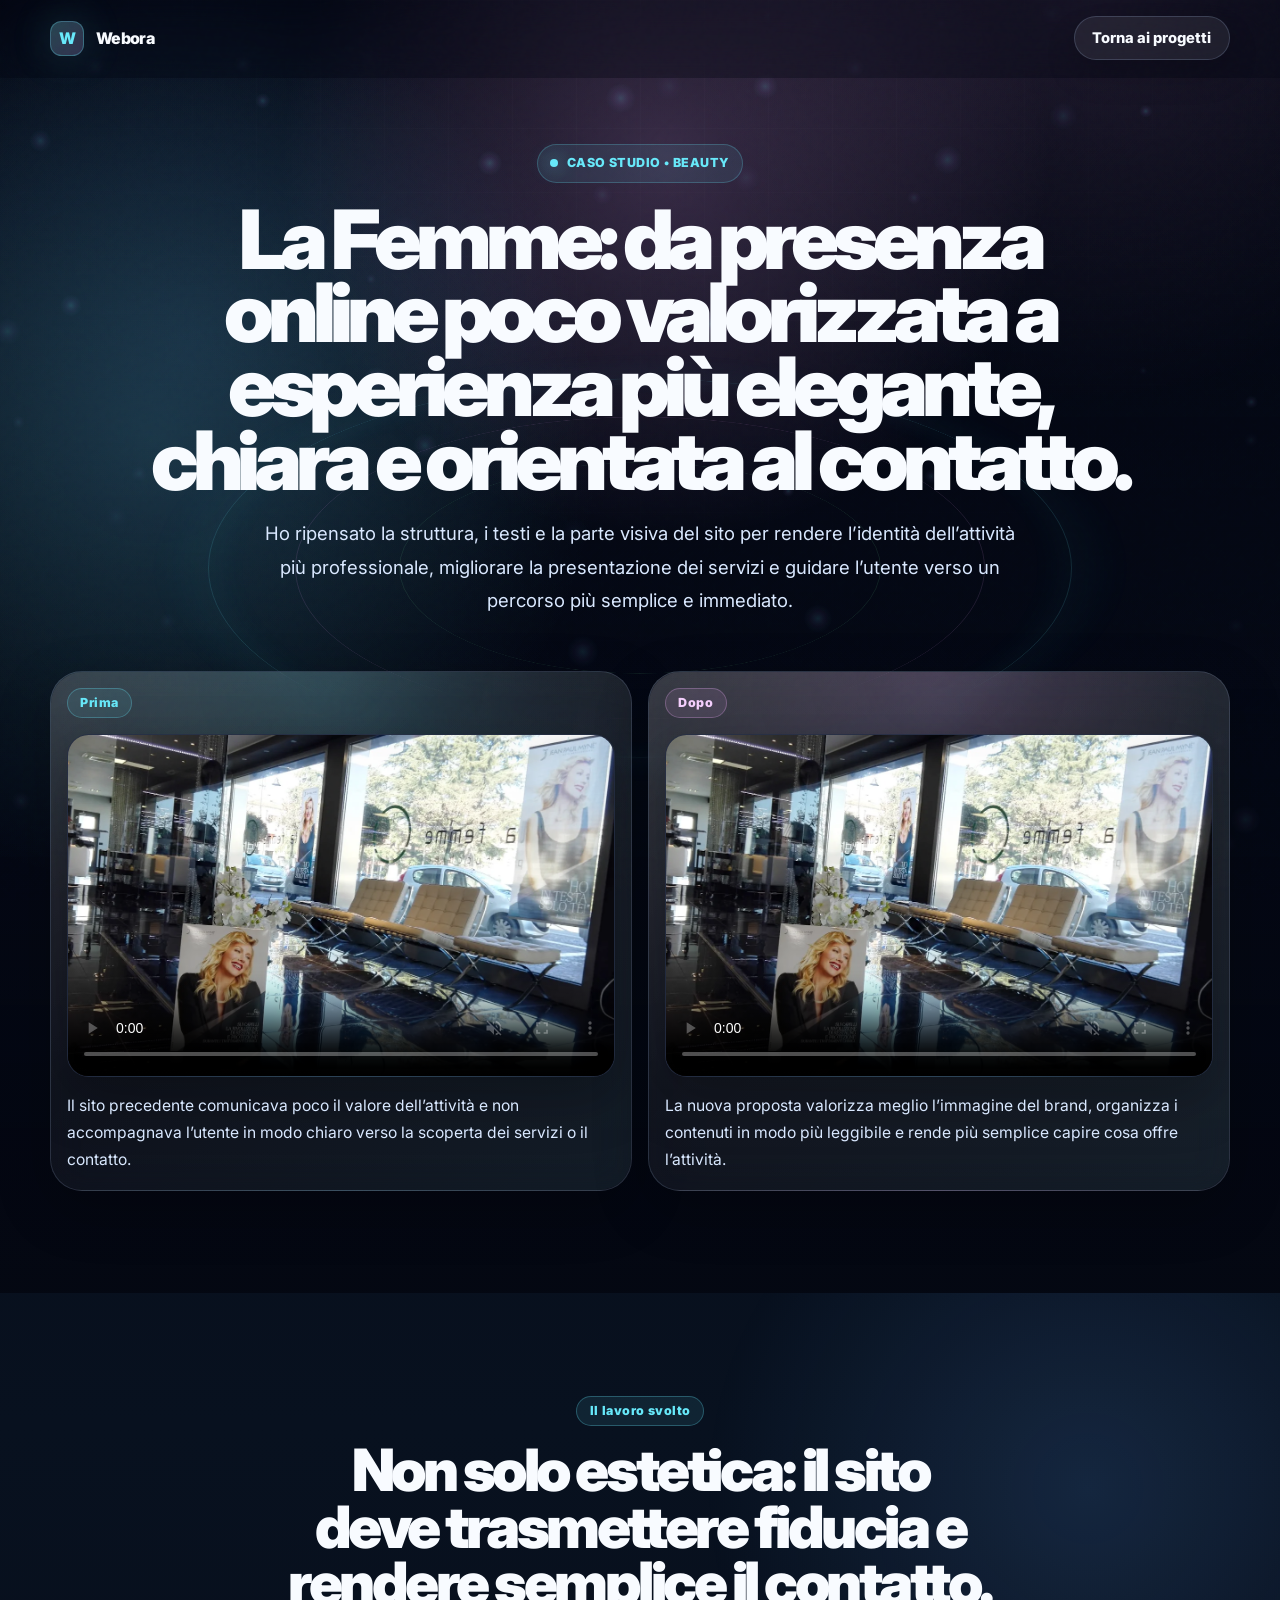
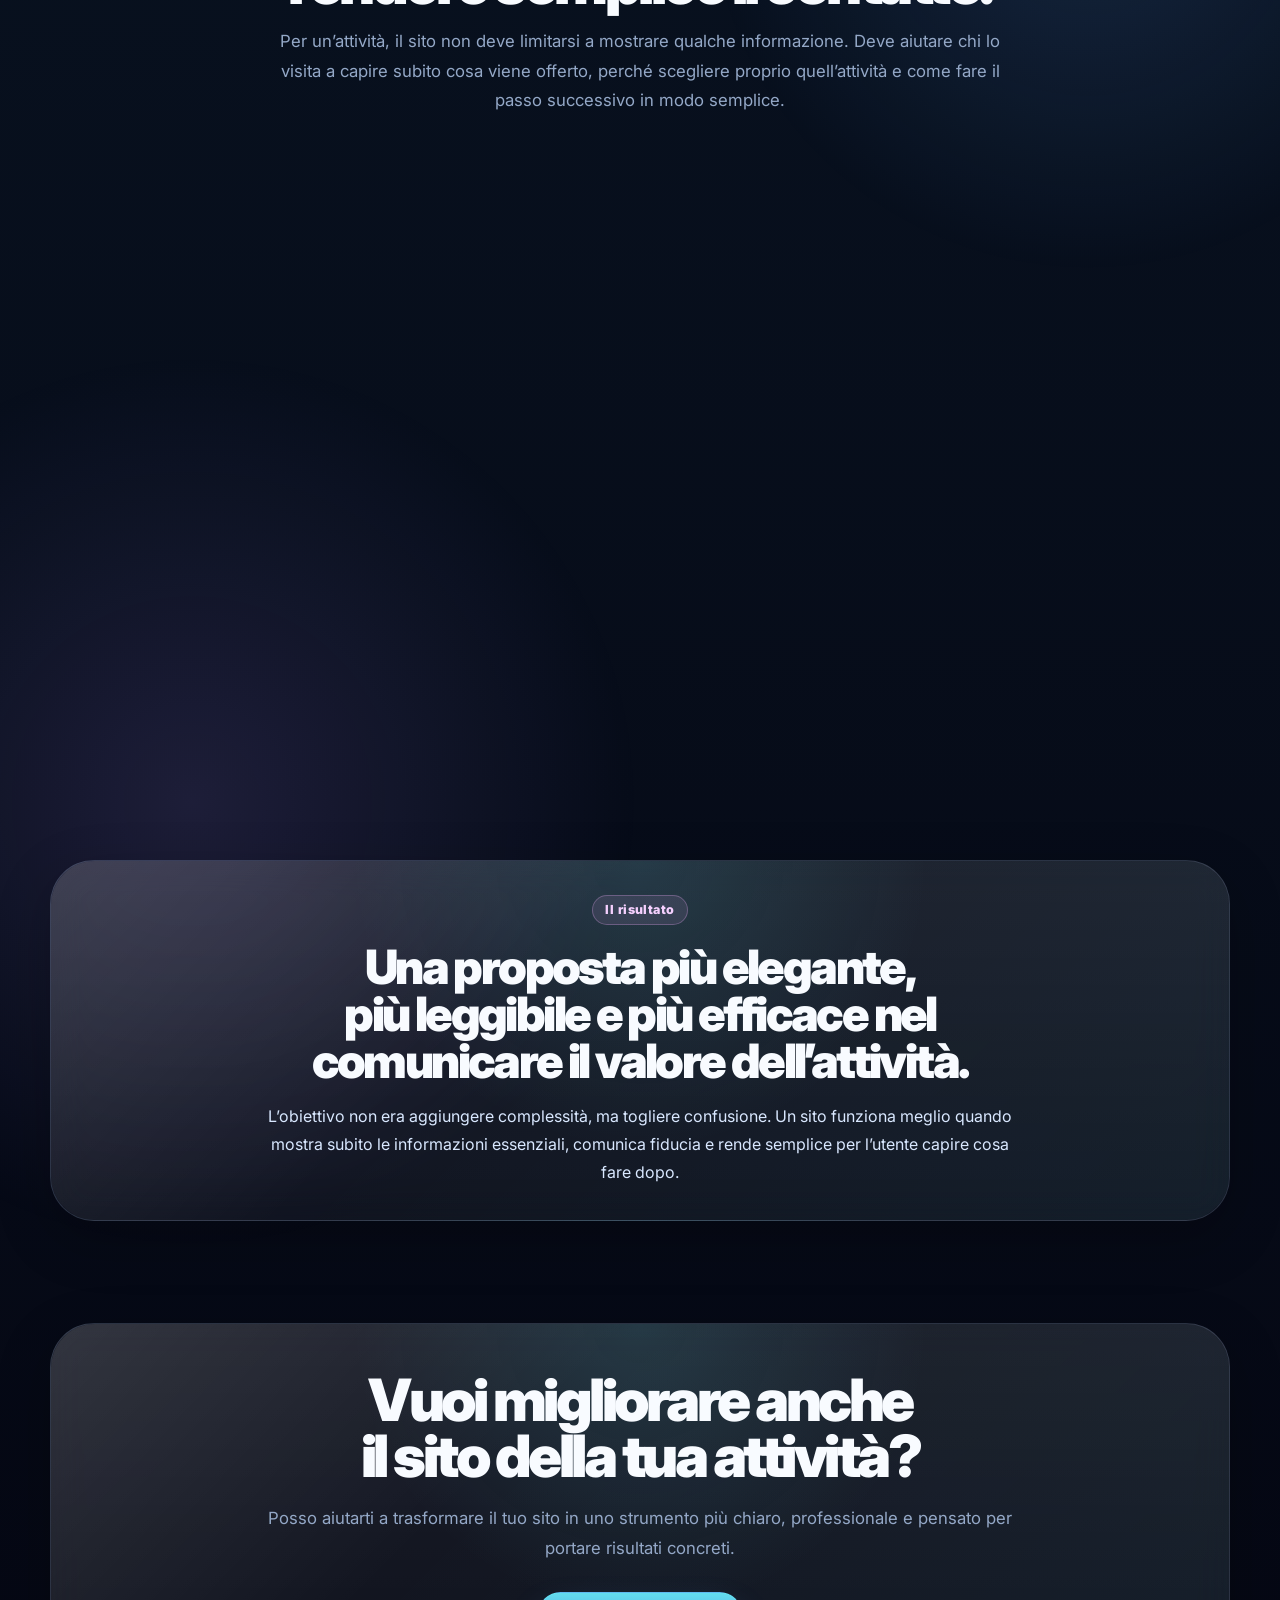
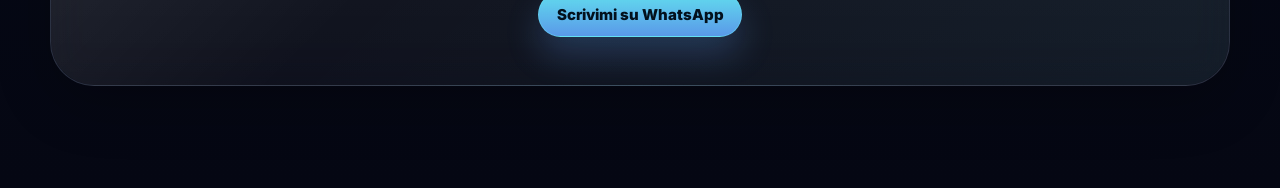
==== commit ec0ce7a9: "v3" ====
--- a/la-femme.html
+++ b/la-femme.html
@@ -1,23 +1,26 @@
 <!DOCTYPE html>
 <html lang="it">
 <head>
-  <meta charset="UTF-8">
-  <meta name="viewport" content="width=device-width, initial-scale=1.0">
-
+  <meta charset="UTF-8" />
+  <meta name="viewport" content="width=device-width, initial-scale=1.0" />
   <title>La Femme | Caso Studio Webora</title>
-
-  <meta
-    name="description"
-    content="Caso studio Webora: restyling dimostrativo del sito La Femme, con miglioramento dell'identità visiva, della struttura, dei testi, dell'esperienza utente e del percorso verso il contatto."
-  >
-
-  <link rel="stylesheet" href="style.css">
+  <meta name="description" content="Caso studio Webora: restyling dimostrativo del sito La Femme, con miglioramento dell'identità visiva, della struttura, dei testi, dell'esperienza utente e del percorso verso il contatto." />
+  <link rel="preconnect" href="https://fonts.googleapis.com" />
+  <link rel="preconnect" href="https://fonts.gstatic.com" crossorigin />
+  <link href="https://fonts.googleapis.com/css2?family=Inter:wght@400;500;600;700;800;900&display=swap" rel="stylesheet" />
+  <link rel="stylesheet" href="style.css" />
 </head>
 
-<body>
-  <header class="case-header">
+<body class="case-page">
+  <div class="site-noise" aria-hidden="true"></div>
+  <canvas id="particle-canvas" class="particle-canvas" aria-hidden="true"></canvas>
+
+  <header class="case-header" data-glass>
     <div class="case-header__container">
-      <a href="index.html" class="case-header__logo">Webora</a>
+      <a href="index.html" class="case-header__logo" aria-label="Torna alla home Webora">
+        <span class="site-header__mark">W</span>
+        <span>Webora</span>
+      </a>
 
       <a href="index.html#progetti" class="case-header__back">
         Torna ai progetti
@@ -26,10 +29,11 @@
   </header>
 
   <main>
-    <!-- INTRO + PRIMA / DOPO -->
-    <section class="case-showcase">
+    <section class="case-showcase case-showcase--lafemme">
+      <div class="case-showcase__halo" aria-hidden="true"></div>
       <div class="case-showcase__container">
-        <div class="case-showcase__header">
+        <div class="case-showcase__header reveal reveal--up">
+          <p class="section-kicker">Caso studio • Beauty</p>
           <h1>
             La Femme: da presenza online poco valorizzata a esperienza più elegante,
             chiara e orientata al contatto.
@@ -43,7 +47,7 @@
         </div>
 
         <div class="case-comparison__grid">
-          <article class="case-media-card">
+          <article class="case-media-card reveal reveal--from-left" data-tilt>
             <span class="case-media-card__label">Prima</span>
 
             <video
@@ -53,8 +57,10 @@
               loop
               playsinline
               controls
+              preload="metadata"
+              poster="./IMMAGINI/la-femme.png"
             >
-              <source src="videos/la-femme-prima.mp4" type="video/mp4">
+              <source src="./videos/la-femme-prima.mp4" type="video/mp4" />
               Il tuo browser non supporta il video.
             </video>
 
@@ -64,7 +70,7 @@
             </p>
           </article>
 
-          <article class="case-media-card case-media-card--featured">
+          <article class="case-media-card case-media-card--featured reveal reveal--from-right" data-tilt>
             <span class="case-media-card__label">Dopo</span>
 
             <video
@@ -74,8 +80,10 @@
               loop
               playsinline
               controls
+              preload="metadata"
+              poster="./IMMAGINI/la-femme.png"
             >
-              <source src="videos/la-femme-dopo.mp4" type="video/mp4">
+              <source src="./videos/la-femme-dopo.mp4" type="video/mp4" />
               Il tuo browser non supporta il video.
             </video>
 
@@ -88,10 +96,9 @@
       </div>
     </section>
 
-    <!-- RACCONTO DEL PROGETTO -->
     <section class="case-story">
       <div class="case-story__container">
-        <div class="case-story__header">
+        <div class="case-story__header reveal reveal--up">
           <span>Il lavoro svolto</span>
 
           <h2>Non solo estetica: il sito deve trasmettere fiducia e rendere semplice il contatto.</h2>
@@ -104,7 +111,7 @@
         </div>
 
         <div class="case-story__layout">
-          <article class="case-story__main">
+          <article class="case-story__main reveal reveal--from-left" data-tilt>
             <span class="case-story__label">Il problema</span>
 
             <h3>Il sito precedente non valorizzava abbastanza identità, servizi e percorso utente.</h3>
@@ -129,7 +136,7 @@
           </article>
 
           <div class="case-story__side">
-            <article class="case-story__card">
+            <article class="case-story__card reveal reveal--from-right" data-tilt>
               <span>01</span>
               <h3>Identità più curata</h3>
               <p>
@@ -138,7 +145,7 @@
               </p>
             </article>
 
-            <article class="case-story__card">
+            <article class="case-story__card reveal reveal--from-right" data-tilt>
               <span>02</span>
               <h3>Servizi più chiari</h3>
               <p>
@@ -147,7 +154,7 @@
               </p>
             </article>
 
-            <article class="case-story__card">
+            <article class="case-story__card reveal reveal--from-right" data-tilt>
               <span>03</span>
               <h3>Percorso più semplice</h3>
               <p>
@@ -158,7 +165,7 @@
           </div>
         </div>
 
-        <div class="case-story__result">
+        <div class="case-story__result reveal reveal--scale" data-tilt>
           <span>Il risultato</span>
 
           <h3>
@@ -175,9 +182,8 @@
       </div>
     </section>
 
-    <!-- CTA FINALE -->
     <section class="case-final-cta">
-      <div class="case-final-cta__container">
+      <div class="case-final-cta__container reveal reveal--up">
         <h2>Vuoi migliorare anche il sito della tua attività?</h2>
 
         <p>
@@ -187,7 +193,7 @@
 
         <a
           href="https://wa.me/393491954793?text=Ciao%20vorrei%20avere%20informazioni"
-          class="case-button"
+          class="button button--primary"
           target="_blank"
           rel="noopener noreferrer"
         >
@@ -196,5 +202,6 @@
       </div>
     </section>
   </main>
+  <script type="module" src="script.js"></script>
 </body>
 </html>
--- a/style.css
+++ b/style.css
@@ -1267,3 +1267,533 @@
     filter: none !important;
   }
 }
+
+/* =========================
+   3D Case Study Pages
+========================= */
+
+.case-page {
+  min-height: 100vh;
+}
+
+.case-header {
+  position: fixed;
+  top: 0;
+  left: 0;
+  right: 0;
+  z-index: 50;
+  border-bottom: 1px solid transparent;
+  background: rgba(4, 7, 18, 0.34);
+  backdrop-filter: blur(20px);
+  -webkit-backdrop-filter: blur(20px);
+  transition: background var(--base), border-color var(--base), box-shadow var(--base);
+}
+
+.case-header.is-scrolled {
+  border-color: rgba(180, 210, 255, 0.14);
+  background: rgba(4, 7, 18, 0.78);
+  box-shadow: 0 14px 45px rgba(0, 0, 0, 0.24);
+}
+
+.case-header__container,
+.case-showcase__container,
+.case-story__container,
+.case-final-cta__container {
+  width: min(100% - 2rem, var(--container));
+  margin-inline: auto;
+}
+
+.case-header__container {
+  min-height: 4.8rem;
+  display: flex;
+  align-items: center;
+  justify-content: space-between;
+  gap: 1rem;
+}
+
+.case-header__logo {
+  display: inline-flex;
+  align-items: center;
+  gap: 0.72rem;
+  color: var(--text);
+  font-size: 1rem;
+  font-weight: 850;
+  letter-spacing: -0.04em;
+}
+
+.case-header__back {
+  display: inline-flex;
+  align-items: center;
+  justify-content: center;
+  min-height: 2.75rem;
+  padding: 0.82rem 1.1rem;
+  border: 1px solid rgba(180, 210, 255, 0.18);
+  border-radius: 999px;
+  background: rgba(255, 255, 255, 0.07);
+  color: var(--text);
+  font-size: 0.92rem;
+  font-weight: 800;
+  line-height: 1;
+  box-shadow: 0 16px 30px rgba(0, 0, 0, 0.18);
+  transition: transform var(--fast), box-shadow var(--fast), border-color var(--fast), background var(--fast);
+}
+
+.case-header__back:hover {
+  transform: translateY(-2px);
+  border-color: rgba(103, 232, 249, 0.42);
+  background: rgba(255, 255, 255, 0.105);
+  box-shadow: 0 24px 46px rgba(103, 232, 249, 0.14);
+}
+
+.case-showcase {
+  position: relative;
+  isolation: isolate;
+  overflow: hidden;
+  padding: 9rem 0 var(--section);
+}
+
+.case-showcase::before {
+  content: "";
+  position: absolute;
+  inset: 0;
+  z-index: -3;
+  background:
+    radial-gradient(circle at 50% 12%, rgba(103, 232, 249, 0.2), transparent 24rem),
+    radial-gradient(circle at 12% 34%, rgba(167, 139, 250, 0.18), transparent 28rem),
+    linear-gradient(180deg, rgba(4, 7, 18, 0.25), rgba(4, 7, 18, 0.94) 88%);
+}
+
+.case-showcase--lafemme::before {
+  background:
+    radial-gradient(circle at 52% 12%, rgba(240, 171, 252, 0.22), transparent 24rem),
+    radial-gradient(circle at 12% 34%, rgba(103, 232, 249, 0.16), transparent 28rem),
+    linear-gradient(180deg, rgba(4, 7, 18, 0.25), rgba(4, 7, 18, 0.94) 88%);
+}
+
+.case-showcase--verdepro::before {
+  background:
+    radial-gradient(circle at 52% 12%, rgba(134, 239, 172, 0.2), transparent 24rem),
+    radial-gradient(circle at 12% 34%, rgba(103, 232, 249, 0.16), transparent 28rem),
+    linear-gradient(180deg, rgba(4, 7, 18, 0.25), rgba(4, 7, 18, 0.94) 88%);
+}
+
+.case-showcase__halo {
+  position: absolute;
+  top: 8.5rem;
+  left: 50%;
+  z-index: -1;
+  width: min(70vw, 54rem);
+  aspect-ratio: 1;
+  border: 1px solid rgba(103, 232, 249, 0.18);
+  border-radius: 999px;
+  transform: translateX(-50%) rotateX(64deg);
+  box-shadow:
+    inset 0 0 60px rgba(103, 232, 249, 0.06),
+    0 0 90px rgba(103, 232, 249, 0.08);
+  opacity: 0.85;
+  pointer-events: none;
+}
+
+.case-showcase__halo::before,
+.case-showcase__halo::after {
+  content: "";
+  position: absolute;
+  inset: 10%;
+  border: 1px solid rgba(240, 171, 252, 0.14);
+  border-radius: inherit;
+}
+
+.case-showcase__halo::after {
+  inset: 22%;
+  border-color: rgba(134, 239, 172, 0.12);
+}
+
+.case-showcase__container {
+  position: relative;
+  z-index: 1;
+  display: grid;
+  gap: 3.4rem;
+}
+
+.case-showcase__header {
+  display: grid;
+  justify-items: center;
+  gap: 1.25rem;
+  max-width: 980px;
+  margin-inline: auto;
+  text-align: center;
+}
+
+.case-showcase__header h1 {
+  max-width: 1050px;
+  color: var(--text);
+  font-size: clamp(2.45rem, 6.4vw, 5.75rem);
+  font-weight: 900;
+  line-height: 0.9;
+  letter-spacing: -0.075em;
+  text-wrap: balance;
+}
+
+.case-showcase__header p:not(.section-kicker) {
+  max-width: 780px;
+  color: var(--text-soft);
+  font-size: clamp(1rem, 1.55vw, 1.16rem);
+  line-height: 1.78;
+}
+
+.case-comparison__grid {
+  display: grid;
+  gap: 1rem;
+}
+
+.case-media-card,
+.case-story__main,
+.case-story__card,
+.case-story__result,
+.case-final-cta__container {
+  position: relative;
+  overflow: hidden;
+  border: 1px solid var(--border);
+  background:
+    radial-gradient(circle at var(--mx, 50%) var(--my, 0%), rgba(103, 232, 249, 0.13), transparent 18rem),
+    linear-gradient(180deg, rgba(255, 255, 255, 0.095), rgba(255, 255, 255, 0.045));
+  box-shadow: var(--shadow-soft);
+  backdrop-filter: blur(18px);
+  -webkit-backdrop-filter: blur(18px);
+  transform-style: preserve-3d;
+  transition: transform var(--base), border-color var(--base), box-shadow var(--base), background var(--base);
+}
+
+.case-media-card:hover,
+.case-story__main:hover,
+.case-story__card:hover,
+.case-story__result:hover,
+.case-final-cta__container:hover {
+  border-color: var(--border-strong);
+  box-shadow: var(--shadow), var(--glow);
+}
+
+.case-media-card::before,
+.case-story__main::before,
+.case-story__card::before,
+.case-story__result::before,
+.case-final-cta__container::before {
+  content: "";
+  position: absolute;
+  inset: 0;
+  border-radius: inherit;
+  background: linear-gradient(135deg, rgba(255, 255, 255, 0.16), transparent 38%, rgba(103, 232, 249, 0.08));
+  opacity: 0.62;
+  pointer-events: none;
+}
+
+.case-media-card > *,
+.case-story__main > *,
+.case-story__card > *,
+.case-story__result > *,
+.case-final-cta__container > * {
+  position: relative;
+  z-index: 1;
+}
+
+.case-media-card {
+  display: grid;
+  gap: 1rem;
+  padding: 1rem;
+  border-radius: var(--radius-lg);
+}
+
+.case-media-card--featured {
+  background:
+    radial-gradient(circle at var(--mx, 50%) var(--my, 0%), rgba(240, 171, 252, 0.16), transparent 17rem),
+    linear-gradient(180deg, rgba(255, 255, 255, 0.12), rgba(255, 255, 255, 0.052));
+}
+
+.case-media-card__label,
+.case-story__header span,
+.case-story__label,
+.case-story__result span {
+  display: inline-flex;
+  width: fit-content;
+  align-items: center;
+  gap: 0.45rem;
+  padding: 0.5rem 0.78rem;
+  border: 1px solid rgba(103, 232, 249, 0.28);
+  border-radius: 999px;
+  background: rgba(103, 232, 249, 0.09);
+  color: var(--primary);
+  font-size: 0.78rem;
+  font-weight: 850;
+  line-height: 1;
+  letter-spacing: 0.035em;
+}
+
+.case-media-card--featured .case-media-card__label,
+.case-story__result span {
+  border-color: rgba(240, 171, 252, 0.28);
+  background: rgba(240, 171, 252, 0.1);
+  color: #f5d0fe;
+}
+
+.case-media-card__video {
+  display: block;
+  width: 100%;
+  aspect-ratio: 16 / 10;
+  object-fit: cover;
+  object-position: center top;
+  overflow: hidden;
+  border: 1px solid rgba(180, 210, 255, 0.16);
+  border-radius: 1.35rem;
+  background:
+    radial-gradient(circle at 50% 20%, rgba(103, 232, 249, 0.18), transparent 17rem),
+    rgba(2, 6, 23, 0.78);
+  box-shadow: inset 0 1px 0 rgba(255, 255, 255, 0.08), 0 20px 55px rgba(0, 0, 0, 0.28);
+}
+
+.case-media-card p {
+  color: var(--text-soft);
+  font-size: 0.98rem;
+  line-height: 1.72;
+}
+
+.case-story {
+  position: relative;
+  padding: var(--section) 0;
+}
+
+.case-story::before {
+  content: "";
+  position: absolute;
+  inset: 0;
+  z-index: -2;
+  background:
+    radial-gradient(circle at 85% 12%, rgba(96, 165, 250, 0.15), transparent 24rem),
+    radial-gradient(circle at 15% 68%, rgba(167, 139, 250, 0.14), transparent 28rem);
+}
+
+.case-story__container {
+  display: grid;
+  gap: 2.75rem;
+}
+
+.case-story__header {
+  display: grid;
+  justify-items: center;
+  gap: 1rem;
+  max-width: 860px;
+  margin-inline: auto;
+  text-align: center;
+}
+
+.case-story__header h2,
+.case-final-cta h2 {
+  max-width: 960px;
+  color: var(--text);
+  font-size: clamp(2rem, 4.8vw, 3.65rem);
+  font-weight: 900;
+  line-height: 0.96;
+  letter-spacing: -0.06em;
+  text-wrap: balance;
+}
+
+.case-story__header p,
+.case-final-cta p {
+  max-width: 760px;
+  color: var(--muted);
+  font-size: 1.05rem;
+  line-height: 1.78;
+}
+
+.case-story__layout {
+  display: grid;
+  gap: 1rem;
+  align-items: stretch;
+}
+
+.case-story__main {
+  display: grid;
+  align-content: start;
+  gap: 1.05rem;
+  padding: clamp(1.2rem, 3vw, 1.8rem);
+  border-radius: var(--radius-lg);
+}
+
+.case-story__main h3 {
+  max-width: 780px;
+  color: var(--text);
+  font-size: clamp(1.55rem, 3vw, 2.45rem);
+  font-weight: 880;
+  line-height: 1.05;
+  letter-spacing: -0.045em;
+}
+
+.case-story__main p {
+  color: var(--text-soft);
+  font-size: 1rem;
+  line-height: 1.78;
+}
+
+.case-story__side {
+  display: grid;
+  gap: 1rem;
+}
+
+.case-story__card {
+  display: grid;
+  gap: 0.78rem;
+  align-content: start;
+  padding: 1.25rem;
+  border-radius: var(--radius);
+}
+
+.case-story__card > span {
+  display: inline-grid;
+  place-items: center;
+  width: 2.65rem;
+  height: 2.65rem;
+  border: 1px solid rgba(103, 232, 249, 0.28);
+  border-radius: 999px;
+  background: rgba(103, 232, 249, 0.09);
+  color: var(--primary);
+  font-size: 0.82rem;
+  font-weight: 900;
+}
+
+.case-story__card h3 {
+  color: var(--text);
+  font-size: 1.12rem;
+  font-weight: 850;
+  line-height: 1.18;
+  letter-spacing: -0.03em;
+}
+
+.case-story__card p {
+  color: var(--muted);
+  font-size: 0.96rem;
+  line-height: 1.68;
+}
+
+.case-story__result {
+  display: grid;
+  justify-items: center;
+  gap: 1.1rem;
+  padding: clamp(1.25rem, 3.3vw, 2.1rem);
+  border-radius: var(--radius-xl);
+  text-align: center;
+}
+
+.case-story__result h3 {
+  max-width: 900px;
+  color: var(--text);
+  font-size: clamp(1.55rem, 3.7vw, 3rem);
+  font-weight: 900;
+  line-height: 1;
+  letter-spacing: -0.055em;
+  text-wrap: balance;
+}
+
+.case-story__result p {
+  max-width: 760px;
+  color: var(--text-soft);
+  font-size: 1rem;
+  line-height: 1.75;
+}
+
+.case-final-cta {
+  padding: 0 0 var(--section);
+}
+
+.case-final-cta__container {
+  display: grid;
+  justify-items: center;
+  gap: 1.25rem;
+  padding: clamp(1.6rem, 5vw, 3rem);
+  border-radius: var(--radius-xl);
+  text-align: center;
+}
+
+.case-final-cta .button {
+  margin-top: 0.5rem;
+}
+
+.case-single-video {
+  display: grid;
+  justify-items: center;
+}
+
+.case-single-video .case-media-card {
+  width: min(100%, 940px);
+}
+
+.case-single-video .case-media-card__video {
+  aspect-ratio: 16 / 9;
+}
+
+@media (min-width: 760px) {
+  .case-comparison__grid {
+    grid-template-columns: repeat(2, minmax(0, 1fr));
+  }
+}
+
+@media (min-width: 940px) {
+  .case-story__layout {
+    grid-template-columns: minmax(0, 1.06fr) minmax(20rem, 0.72fr);
+  }
+}
+
+@media (max-width: 759px) {
+  .case-header__container {
+    min-height: 4.35rem;
+  }
+
+  .case-header__logo {
+    gap: 0.55rem;
+  }
+
+  .case-header__back {
+    min-height: 2.45rem;
+    padding: 0.7rem 0.86rem;
+    font-size: 0.85rem;
+  }
+
+  .case-showcase {
+    padding-top: 7rem;
+  }
+
+  .case-showcase__container {
+    gap: 2rem;
+  }
+
+  .case-showcase__header {
+    justify-items: start;
+    text-align: left;
+  }
+
+  .case-showcase__header h1 {
+    font-size: clamp(2.35rem, 13vw, 4rem);
+    line-height: 0.92;
+  }
+
+  .case-media-card,
+  .case-story__main,
+  .case-story__card,
+  .case-story__result,
+  .case-final-cta__container {
+    border-radius: 1.25rem;
+  }
+
+  .case-media-card__video {
+    border-radius: 1rem;
+  }
+
+  .case-story__header,
+  .case-story__result,
+  .case-final-cta__container {
+    justify-items: start;
+    text-align: left;
+  }
+
+  .case-final-cta .button {
+    width: 100%;
+  }
+}
